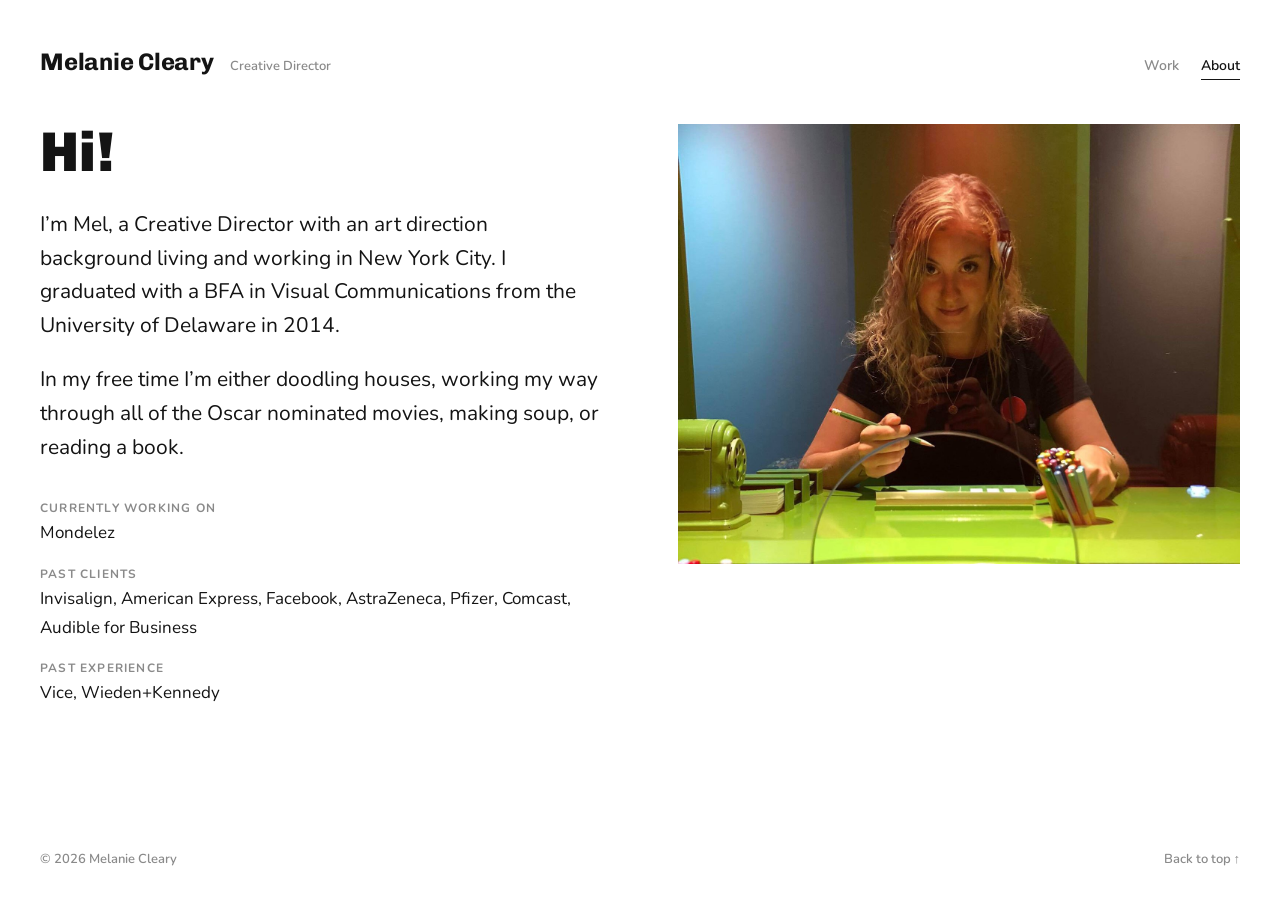
==== site/about/index.html @ 585d2a27 "Rebuild melaniecleary.com as a static site Static rebuild of the Squarespace portfolio: work grid, A" ====
<!doctype html>
<html lang="en">
<head>
<meta charset="utf-8">
<meta name="viewport" content="width=device-width, initial-scale=1">
<title>About — Melanie Cleary</title>
<meta name="description" content="Melanie Cleary is a Creative Director with an art direction background, based in New York City. This site is a collection of her work.">
<meta property="og:title" content="About — Melanie Cleary">
<meta property="og:description" content="Melanie Cleary is a Creative Director with an art direction background, based in New York City. This site is a collection of her work.">
<meta property="og:type" content="website">
<meta property="og:image" content="https://www.melaniecleary.com/assets/img/about-mel.jpg">
<link rel="icon" href="../assets/favicon.svg" type="image/svg+xml">
<link rel="preconnect" href="https://fonts.googleapis.com">
<link rel="preconnect" href="https://fonts.gstatic.com" crossorigin>
<link rel="stylesheet" href="https://fonts.googleapis.com/css2?family=Chivo:wght@400;700;900&family=Nunito:ital,wght@0,400;0,600;0,700;1,400&display=swap">
<link rel="stylesheet" href="../assets/css/style.css">
</head>
<body class="">
<a class="skip" href="#main">Skip to content</a>
<header class="site-header wrap">
  <a class="brand" href="../">
    <span class="brand-name">Melanie Cleary</span>
    <span class="brand-tag">Creative Director</span>
  </a>
  <nav class="site-nav" aria-label="Main">
    <a href="../">Work</a>
    <a href="../about/" aria-current="page">About</a>
  </nav>
</header>
<main id="main">
<section class="about wrap">
  <div class="about-text">
    <h1 class="visually-hidden">About</h1>
    <div class="prose lead"><p>Hi!</p><p>I’m Mel, a Creative Director with an art direction background living and working in New York City. I graduated with a BFA in Visual Communications from the University of Delaware in 2014.</p><p>In my free time I’m either doodling houses, working my way through all of the Oscar nominated movies, making soup, or reading a book.</p></div>
    <dl class="facts"><div><dt>Currently working on</dt><dd>Mondelez</dd></div><div><dt>Past clients</dt><dd>Invisalign, American Express, Facebook, AstraZeneca, Pfizer, Comcast, Audible for Business</dd></div><div><dt>Past experience</dt><dd>Vice, Wieden+Kennedy</dd></div></dl>
  </div>
  <figure class="about-photo"><img src="../assets/img/about-mel.jpg" alt="Melanie Cleary" loading="lazy" decoding="async"></figure>
</section>
</main>
<footer class="site-footer wrap">
  <span>© 2026 Melanie Cleary</span>
  <a href="#main" class="to-top">Back to top ↑</a>
</footer>
<script src="../assets/js/main.js" defer></script>
</body>
</html>
---- site/assets/css/style.css ----
:root {
  --bg: #ffffff;
  --fg: #141414;
  --muted: #8a8a8a;
  --line: #e7e7e7;
  --tile: #f2f2f2;
  --accent: #141414;
  --gutter: clamp(16px, 4vw, 40px);
  --gap: 6px;
  --max: 1280px;
  --head: "Chivo", "Helvetica Neue", Arial, sans-serif;
  --body: "Nunito", "Helvetica Neue", Arial, sans-serif;
}

@media (prefers-color-scheme: dark) {
  :root {
    --bg: #111111;
    --fg: #f1f1f1;
    --muted: #9a9a9a;
    --line: #2a2a2a;
    --tile: #1c1c1c;
    --accent: #f1f1f1;
  }
}

*, *::before, *::after { box-sizing: border-box; }

html { -webkit-text-size-adjust: 100%; scroll-behavior: smooth; }

body {
  margin: 0;
  background: var(--bg);
  color: var(--fg);
  font: 400 17px/1.7 var(--body);
  -webkit-font-smoothing: antialiased;
  min-height: 100vh;
  display: flex;
  flex-direction: column;
}

main { flex: 1; }

img, iframe { display: block; max-width: 100%; }

a { color: inherit; }

figure { margin: 0; }

.wrap {
  width: 100%;
  max-width: var(--max);
  margin-inline: auto;
  padding-inline: var(--gutter);
}

.visually-hidden {
  position: absolute !important;
  width: 1px; height: 1px;
  overflow: hidden; clip: rect(0 0 0 0); white-space: nowrap;
}

.skip {
  position: absolute; left: 8px; top: -100px;
  background: var(--fg); color: var(--bg);
  padding: 6px 12px; z-index: 10; text-decoration: none;
}
.skip:focus { top: 8px; }

:focus-visible { outline: 2px solid var(--accent); outline-offset: 3px; }

/* Header ---------------------------------------------------------------- */

.site-header {
  display: flex;
  align-items: baseline;
  justify-content: space-between;
  gap: 16px;
  padding-top: clamp(24px, 5vw, 48px);
  padding-bottom: clamp(24px, 4vw, 44px);
}

.brand {
  display: flex;
  align-items: baseline;
  flex-wrap: wrap;
  column-gap: 16px;
  text-decoration: none;
}

.brand-name {
  font: 700 clamp(20px, 2.4vw, 24px)/1.2 var(--head);
  letter-spacing: -0.01em;
}

.brand-tag {
  font: 600 13px/1.2 var(--body);
  color: var(--muted);
}

.site-nav { display: flex; gap: 22px; }

.site-nav a {
  font: 600 14px/1 var(--body);
  color: var(--muted);
  text-decoration: none;
  padding-block: 6px;
  border-bottom: 1px solid transparent;
  transition: color .2s;
}
.site-nav a:hover { color: var(--fg); }
.site-nav a[aria-current="page"] { color: var(--fg); border-bottom-color: currentColor; }

/* Work grid -------------------------------------------------------------- */

.work-grid {
  list-style: none;
  margin: 0 auto;
  display: grid;
  grid-template-columns: repeat(3, 1fr);
  gap: var(--gap);
}

.card {
  position: relative;
  display: block;
  aspect-ratio: 2 / 1;
  overflow: hidden;
  background: var(--tile);
  text-decoration: none;
}

.card img {
  width: 100%; height: 100%;
  object-fit: cover;
  transition: transform .6s cubic-bezier(.2, .7, .2, 1), filter .4s;
}

.card-title {
  position: absolute; inset: 0;
  display: flex; align-items: center; justify-content: center;
  padding: 16px;
  text-align: center;
  font: 700 clamp(16px, 1.6vw, 22px)/1.2 var(--head);
  color: #fff;
  background: rgba(0, 0, 0, .45);
  opacity: 0;
  transition: opacity .3s;
}

.card:hover img, .card:focus-visible img { transform: scale(1.04); }
.card:hover .card-title, .card:focus-visible .card-title { opacity: 1; }

@media (hover: none) {
  .card { aspect-ratio: auto; background: none; }
  .card img { aspect-ratio: 2 / 1; background: var(--tile); }
  .card-title {
    position: static; opacity: 1; background: none; color: var(--fg);
    justify-content: flex-start; padding: 8px 0 14px; font-size: 15px;
  }
}

@media (max-width: 900px) { .work-grid { grid-template-columns: repeat(2, 1fr); } }
@media (max-width: 560px) { .work-grid { grid-template-columns: 1fr; } }

/* Project pages ---------------------------------------------------------- */

.project-head { margin-bottom: clamp(24px, 4vw, 40px); }

.project-head h1 {
  margin: 0;
  font: 900 clamp(34px, 6vw, 64px)/1.02 var(--head);
  letter-spacing: -0.02em;
}

.kicker, .subtitle { margin: 0; color: var(--muted); }
.kicker { font: 700 13px/1.4 var(--body); letter-spacing: .08em; text-transform: uppercase; margin-bottom: 10px; }
.subtitle { font: 400 clamp(18px, 2.2vw, 24px)/1.3 var(--head); margin-top: 10px; }

.project-body {
  display: flex;
  flex-direction: column;
  gap: clamp(20px, 3vw, 32px);
}

.prose { max-width: 70ch; }
.prose p { margin: 0 0 1em; }
.prose p:last-child { margin-bottom: 0; }
.prose a { text-underline-offset: 3px; }

.project-body > .prose { margin-block: clamp(8px, 2vw, 20px); }

.media { background: var(--tile); }
.media.video { width: 100%; }
.media.video iframe { width: 100%; height: 100%; border: 0; }
.media.image { background: none; }
.media.image img { width: 100%; height: auto; }

/* Single tall videos shouldn't fill the whole column. */
.project-body > .media.is-tall { max-width: 460px; margin-inline: auto; }

.row {
  display: grid;
  grid-template-columns: repeat(var(--cols), minmax(0, 1fr));
  gap: clamp(12px, 2vw, 24px);
  align-items: start;
}
.row-center { align-items: center; }
.row > .prose { padding: clamp(0px, 2vw, 24px); }

@media (max-width: 720px) {
  .row { grid-template-columns: repeat(min(var(--cols), 2), minmax(0, 1fr)); }
  .row > .prose { grid-column: 1 / -1; padding: 0; }
}
@media (max-width: 460px) {
  .row:has(> .is-tall) { grid-template-columns: 1fr; }
  .row > .is-tall { max-width: 360px; margin-inline: auto; width: 100%; }
}

.meta-list {
  border-top: 1px solid var(--line);
  padding-top: 18px;
  max-width: 70ch;
}
.meta-list h2 {
  margin: 0 0 10px;
  font: 700 12px/1.4 var(--body);
  letter-spacing: .1em;
  text-transform: uppercase;
  color: var(--muted);
}
.meta-list dl { margin: 0; display: grid; gap: 8px; }
.meta-list dl > div { display: grid; grid-template-columns: minmax(120px, 13em) 1fr; gap: 16px; }
.meta-list dt { font-weight: 700; }
.meta-list dd { margin: 0; }
@media (max-width: 560px) {
  .meta-list dl > div { grid-template-columns: 1fr; gap: 0; }
}

.gallery {
  display: grid;
  grid-template-columns: repeat(3, minmax(0, 1fr));
  gap: var(--gap);
}
.gallery-item { display: block; aspect-ratio: 4 / 3; overflow: hidden; background: var(--tile); cursor: zoom-in; }
.gallery-item img { width: 100%; height: 100%; object-fit: cover; transition: transform .5s; }
.gallery-item:hover img { transform: scale(1.03); }
@media (max-width: 560px) { .gallery { grid-template-columns: repeat(2, minmax(0, 1fr)); } }

/* Prev / next ------------------------------------------------------------ */

.pager {
  display: grid;
  grid-template-columns: 1fr auto 1fr;
  align-items: center;
  gap: 16px;
  margin-top: clamp(56px, 8vw, 96px);
  padding-top: 28px;
  border-top: 1px solid var(--line);
}
.pager::before { content: none; }
.pager-link { text-decoration: none; display: flex; flex-direction: column; gap: 2px; }
.pager-link span { font: 600 12px/1.4 var(--body); color: var(--muted); letter-spacing: .08em; text-transform: uppercase; }
.pager-link strong { font: 700 clamp(16px, 2vw, 22px)/1.25 var(--head); }
.pager-link:hover strong { text-decoration: underline; text-underline-offset: 4px; }
.pager-link.next { text-align: right; align-items: flex-end; }
.pager-all { font: 600 14px/1 var(--body); color: var(--muted); text-decoration: none; }
.pager-all:hover { color: var(--fg); }
@media (max-width: 560px) {
  .pager { grid-template-columns: 1fr 1fr; }
  .pager-all { grid-column: 1 / -1; grid-row: 2; text-align: center; padding-top: 8px; }
}

/* About ------------------------------------------------------------------ */

.about {
  display: grid;
  grid-template-columns: minmax(0, 1fr) minmax(0, 1fr);
  gap: clamp(32px, 6vw, 80px);
  align-items: start;
}
.about .lead { font-size: clamp(18px, 1.8vw, 21px); line-height: 1.6; }
.about .lead p:first-child { font: 900 clamp(34px, 5vw, 56px)/1 var(--head); margin-bottom: .5em; letter-spacing: -0.02em; }
.facts { margin: 36px 0 0; display: grid; gap: 18px; }
.facts dt {
  font: 700 12px/1.4 var(--body);
  letter-spacing: .1em;
  text-transform: uppercase;
  color: var(--muted);
}
.facts dd { margin: 2px 0 0; }
.about-photo img { width: 100%; height: auto; background: var(--tile); }
@media (max-width: 820px) {
  .about { grid-template-columns: 1fr; }
  .about-photo { max-width: 520px; }
}

.notfound { padding-block: 40px; }
.notfound h1 { font: 900 clamp(34px, 6vw, 56px)/1.05 var(--head); margin: 0 0 12px; }

/* Footer ----------------------------------------------------------------- */

.site-footer {
  display: flex;
  justify-content: space-between;
  gap: 16px;
  padding-top: clamp(48px, 8vw, 88px);
  padding-bottom: 32px;
  font: 600 13px/1.4 var(--body);
  color: var(--muted);
}
.site-footer a { text-decoration: none; }
.site-footer a:hover { color: var(--fg); }

/* Lightbox --------------------------------------------------------------- */

.lightbox {
  border: 0;
  padding: 0;
  max-width: 100vw;
  max-height: 100vh;
  width: 100vw;
  height: 100vh;
  background: rgba(10, 10, 10, .94);
  color: #fff;
}
.lightbox::backdrop { background: transparent; }
.lightbox[open] { display: flex; align-items: center; justify-content: center; }
.lightbox img { max-width: calc(100vw - 32px); max-height: calc(100vh - 120px); width: auto; height: auto; }
.lightbox button {
  position: absolute;
  background: none; border: 0; color: #fff;
  font: 400 30px/1 var(--head);
  padding: 16px; cursor: pointer; opacity: .8;
}
.lightbox button:hover { opacity: 1; }
.lb-close { top: 8px; right: 8px; }
.lb-prev { left: 4px; top: 50%; transform: translateY(-50%); }
.lb-next { right: 4px; top: 50%; transform: translateY(-50%); }
.lb-count { position: absolute; bottom: 20px; left: 0; right: 0; text-align: center; font: 600 13px/1 var(--body); opacity: .7; }

@media (prefers-reduced-motion: reduce) {
  html { scroll-behavior: auto; }
  *, *::before, *::after { transition: none !important; }
}
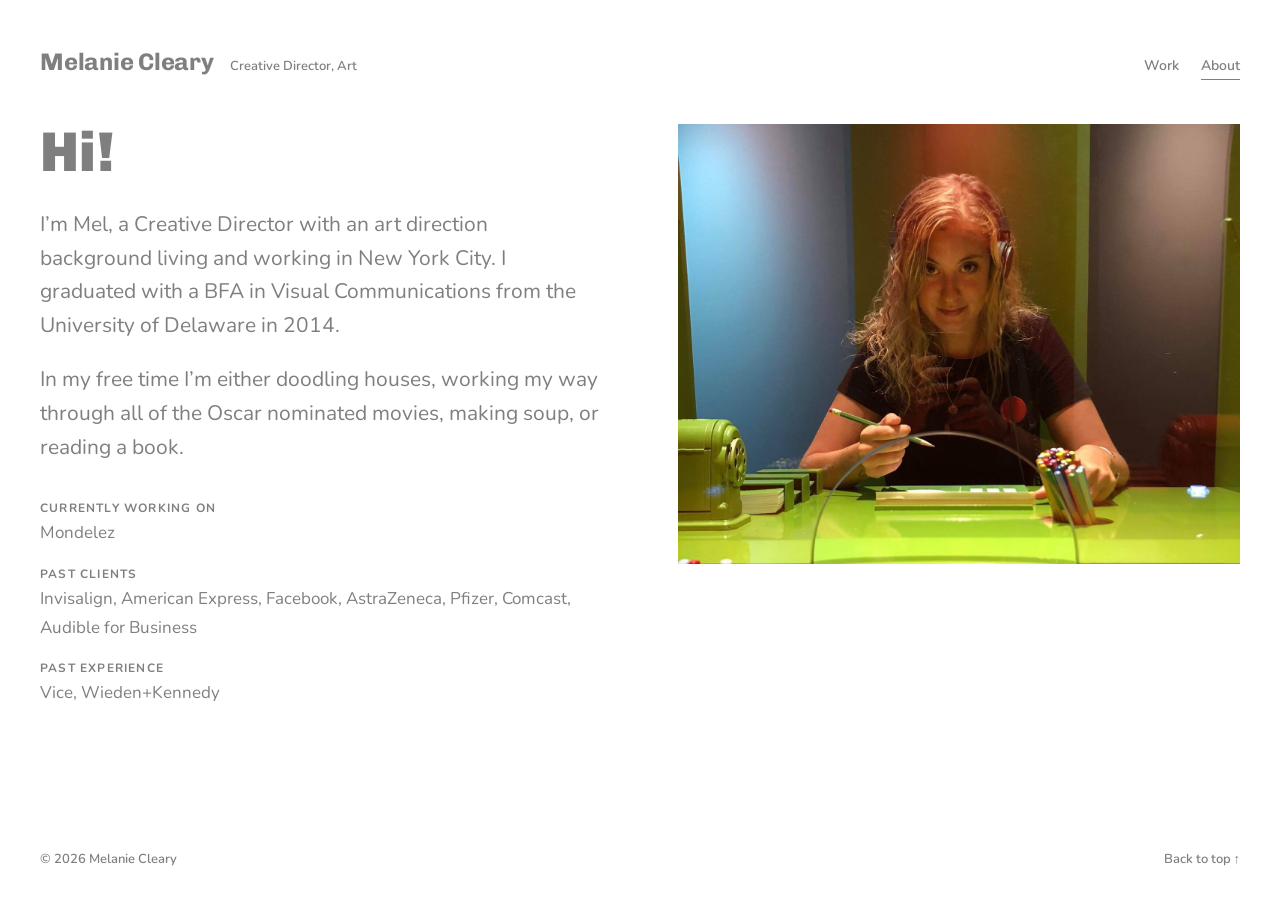
==== commit 6941edf0: "Gray text, larger home grid, full work grid under each project - Tagline reads "Creative Director, A" ====
--- a/site/about/index.html
+++ b/site/about/index.html
@@ -20,7 +20,7 @@
 <header class="site-header wrap">
   <a class="brand" href="../">
     <span class="brand-name">Melanie Cleary</span>
-    <span class="brand-tag">Creative Director</span>
+    <span class="brand-tag">Creative Director, Art</span>
   </a>
   <nav class="site-nav" aria-label="Main">
     <a href="../">Work</a>
--- a/site/assets/css/style.css
+++ b/site/assets/css/style.css
@@ -1,26 +1,18 @@
 :root {
+  color-scheme: light;
   --bg: #ffffff;
-  --fg: #141414;
-  --muted: #8a8a8a;
-  --line: #e7e7e7;
-  --tile: #f2f2f2;
-  --accent: #141414;
+  --fg: rgb(0 0 0 / .5);
+  --muted: rgb(0 0 0 / .5);
+  --hover: #000000;
+  --line: #ececec;
+  --tile: #f4f4f4;
+  --accent: #000000;
   --gutter: clamp(16px, 4vw, 40px);
-  --gap: 6px;
+  --gap: 8px;
   --max: 1280px;
+  --max-wide: 1760px;
   --head: "Chivo", "Helvetica Neue", Arial, sans-serif;
   --body: "Nunito", "Helvetica Neue", Arial, sans-serif;
-}
-
-@media (prefers-color-scheme: dark) {
-  :root {
-    --bg: #111111;
-    --fg: #f1f1f1;
-    --muted: #9a9a9a;
-    --line: #2a2a2a;
-    --tile: #1c1c1c;
-    --accent: #f1f1f1;
-  }
 }
 
 *, *::before, *::after { box-sizing: border-box; }
@@ -70,6 +62,8 @@
 
 /* Header ---------------------------------------------------------------- */
 
+.site-header, .site-footer { max-width: var(--max-wide); }
+
 .site-header {
   display: flex;
   align-items: baseline;
@@ -86,6 +80,7 @@
   column-gap: 16px;
   text-decoration: none;
 }
+.brand:hover .brand-name { color: var(--hover); }
 
 .brand-name {
   font: 700 clamp(20px, 2.4vw, 24px)/1.2 var(--head);
@@ -107,14 +102,22 @@
   border-bottom: 1px solid transparent;
   transition: color .2s;
 }
-.site-nav a:hover { color: var(--fg); }
-.site-nav a[aria-current="page"] { color: var(--fg); border-bottom-color: currentColor; }
+.site-nav a:hover { color: var(--hover); }
+.site-nav a[aria-current="page"] { border-bottom-color: currentColor; }
 
 /* Work grid -------------------------------------------------------------- */
+
+.grid-wrap {
+  width: 100%;
+  max-width: var(--max-wide);
+  margin-inline: auto;
+  padding-inline: var(--gutter);
+}
 
 .work-grid {
   list-style: none;
-  margin: 0 auto;
+  margin: 0;
+  padding: 0;
   display: grid;
   grid-template-columns: repeat(3, 1fr);
   gap: var(--gap);
@@ -123,7 +126,7 @@
 .card {
   position: relative;
   display: block;
-  aspect-ratio: 2 / 1;
+  aspect-ratio: 16 / 10;
   overflow: hidden;
   background: var(--tile);
   text-decoration: none;
@@ -152,12 +155,16 @@
 
 @media (hover: none) {
   .card { aspect-ratio: auto; background: none; }
-  .card img { aspect-ratio: 2 / 1; background: var(--tile); }
+  .card img { aspect-ratio: 16 / 10; background: var(--tile); }
   .card-title {
     position: static; opacity: 1; background: none; color: var(--fg);
+    font-family: var(--body); font-weight: 600;
     justify-content: flex-start; padding: 8px 0 14px; font-size: 15px;
   }
 }
+
+/* On a project page, the grid marks the project you're on. */
+.card[aria-current="page"] .card-title { opacity: 1; }
 
 @media (max-width: 900px) { .work-grid { grid-template-columns: repeat(2, 1fr); } }
 @media (max-width: 560px) { .work-grid { grid-template-columns: 1fr; } }
@@ -186,6 +193,7 @@
 .prose p { margin: 0 0 1em; }
 .prose p:last-child { margin-bottom: 0; }
 .prose a { text-underline-offset: 3px; }
+.prose a:hover { color: var(--hover); }
 
 .project-body > .prose { margin-block: clamp(8px, 2vw, 20px); }
 
@@ -246,28 +254,12 @@
 .gallery-item:hover img { transform: scale(1.03); }
 @media (max-width: 560px) { .gallery { grid-template-columns: repeat(2, minmax(0, 1fr)); } }
 
-/* Prev / next ------------------------------------------------------------ */
-
-.pager {
-  display: grid;
-  grid-template-columns: 1fr auto 1fr;
-  align-items: center;
-  gap: 16px;
+/* All work, under each project ------------------------------------------ */
+
+.more-work {
   margin-top: clamp(56px, 8vw, 96px);
-  padding-top: 28px;
+  padding-top: clamp(32px, 4vw, 48px);
   border-top: 1px solid var(--line);
-}
-.pager::before { content: none; }
-.pager-link { text-decoration: none; display: flex; flex-direction: column; gap: 2px; }
-.pager-link span { font: 600 12px/1.4 var(--body); color: var(--muted); letter-spacing: .08em; text-transform: uppercase; }
-.pager-link strong { font: 700 clamp(16px, 2vw, 22px)/1.25 var(--head); }
-.pager-link:hover strong { text-decoration: underline; text-underline-offset: 4px; }
-.pager-link.next { text-align: right; align-items: flex-end; }
-.pager-all { font: 600 14px/1 var(--body); color: var(--muted); text-decoration: none; }
-.pager-all:hover { color: var(--fg); }
-@media (max-width: 560px) {
-  .pager { grid-template-columns: 1fr 1fr; }
-  .pager-all { grid-column: 1 / -1; grid-row: 2; text-align: center; padding-top: 8px; }
 }
 
 /* About ------------------------------------------------------------------ */
@@ -309,7 +301,7 @@
   color: var(--muted);
 }
 .site-footer a { text-decoration: none; }
-.site-footer a:hover { color: var(--fg); }
+.site-footer a:hover { color: var(--hover); }
 
 /* Lightbox --------------------------------------------------------------- */
 
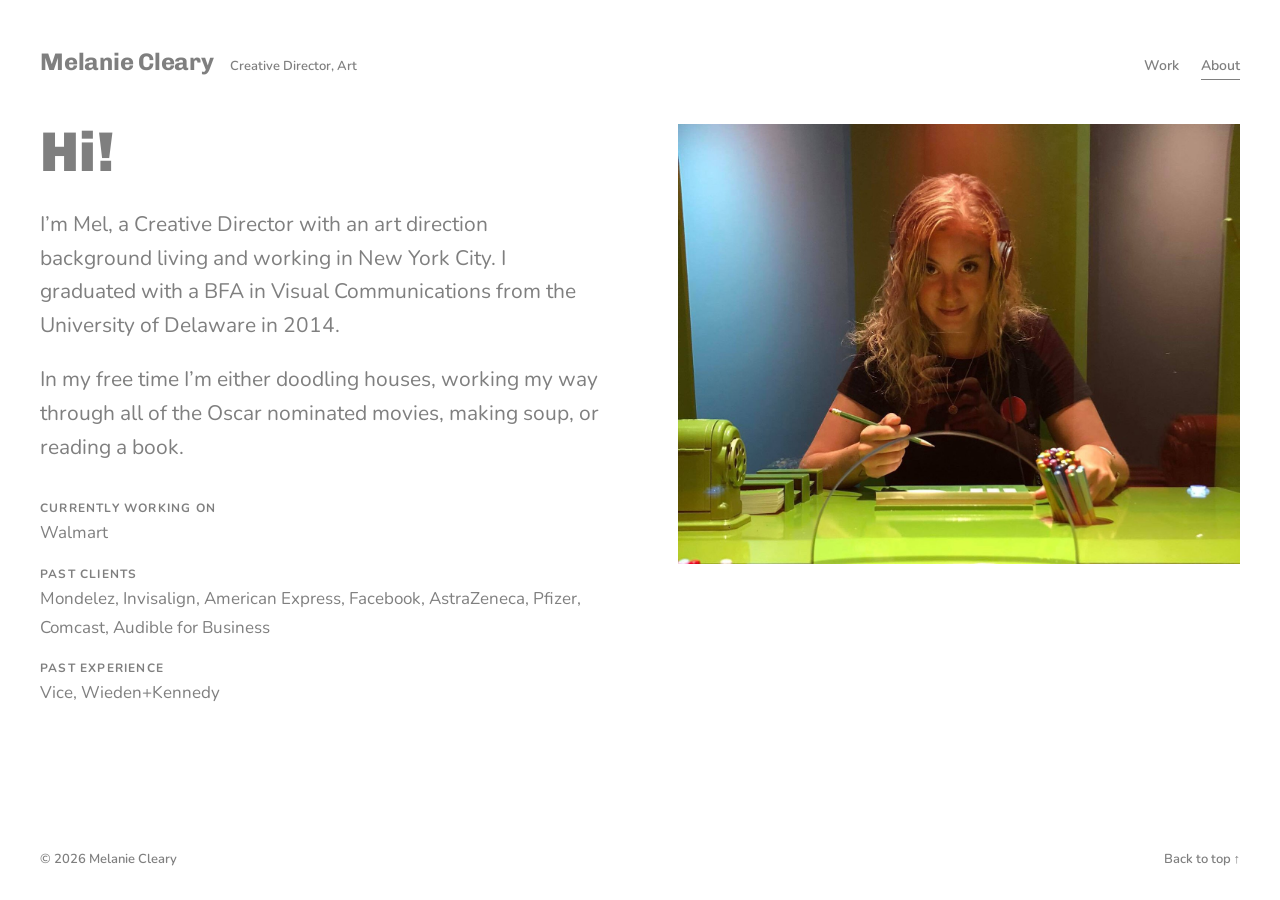
==== commit 9f593f65: "About: currently Walmart, Mondelez to past clients; no orphaned words Ties the last two words of eac" ====
--- a/site/about/index.html
+++ b/site/about/index.html
@@ -8,7 +8,9 @@
 <meta property="og:title" content="About — Melanie Cleary">
 <meta property="og:description" content="Melanie Cleary is a Creative Director with an art direction background, based in New York City. This site is a collection of her work.">
 <meta property="og:type" content="website">
-<meta property="og:image" content="https://www.melaniecleary.com/assets/img/about-mel.jpg">
+<link rel="canonical" href="https://melaniecleary.com/about/">
+<meta property="og:url" content="https://melaniecleary.com/about/">
+<meta property="og:image" content="https://melaniecleary.com/assets/img/about-mel.jpg">
 <link rel="icon" href="../assets/favicon.svg" type="image/svg+xml">
 <link rel="preconnect" href="https://fonts.googleapis.com">
 <link rel="preconnect" href="https://fonts.gstatic.com" crossorigin>
@@ -31,8 +33,8 @@
 <section class="about wrap">
   <div class="about-text">
     <h1 class="visually-hidden">About</h1>
-    <div class="prose lead"><p>Hi!</p><p>I’m Mel, a Creative Director with an art direction background living and working in New York City. I graduated with a BFA in Visual Communications from the University of Delaware in 2014.</p><p>In my free time I’m either doodling houses, working my way through all of the Oscar nominated movies, making soup, or reading a book.</p></div>
-    <dl class="facts"><div><dt>Currently working on</dt><dd>Mondelez</dd></div><div><dt>Past clients</dt><dd>Invisalign, American Express, Facebook, AstraZeneca, Pfizer, Comcast, Audible for Business</dd></div><div><dt>Past experience</dt><dd>Vice, Wieden+Kennedy</dd></div></dl>
+    <div class="prose lead"><p>Hi!</p><p>I’m Mel, a Creative Director with an art direction background living and working in New York City. I graduated with a BFA in Visual Communications from the University of Delaware in&nbsp;2014.</p><p>In my free time I’m either doodling houses, working my way through all of the Oscar nominated movies, making soup, or reading a&nbsp;book.</p></div>
+    <dl class="facts"><div><dt>Currently working on</dt><dd>Walmart</dd></div><div><dt>Past clients</dt><dd>Mondelez, Invisalign, American Express, Facebook, AstraZeneca, Pfizer, Comcast, Audible for&nbsp;Business</dd></div><div><dt>Past experience</dt><dd>Vice,&nbsp;Wieden+Kennedy</dd></div></dl>
   </div>
   <figure class="about-photo"><img src="../assets/img/about-mel.jpg" alt="Melanie Cleary" loading="lazy" decoding="async"></figure>
 </section>
--- a/site/assets/css/style.css
+++ b/site/assets/css/style.css
@@ -11,6 +11,7 @@
   --gap: 8px;
   --max: 1280px;
   --max-wide: 1760px;
+  --column: 960px;
   --head: "Chivo", "Helvetica Neue", Arial, sans-serif;
   --body: "Nunito", "Helvetica Neue", Arial, sans-serif;
 }
@@ -63,6 +64,10 @@
 /* Header ---------------------------------------------------------------- */
 
 .site-header, .site-footer { max-width: var(--max-wide); }
+
+/* Project pages: one centered column. Titles, text and full-width videos all
+   share its edges; a row of two vertical videos fills it exactly. */
+.project { max-width: calc(var(--column) + 2 * var(--gutter)); }
 
 .site-header {
   display: flex;
@@ -191,11 +196,14 @@
 
 .prose { max-width: 70ch; }
 .prose p { margin: 0 0 1em; }
+/* Avoid single words stranded on the last line. */
+p, dd, li { text-wrap: pretty; }
+h1, h2 { text-wrap: balance; }
 .prose p:last-child { margin-bottom: 0; }
 .prose a { text-underline-offset: 3px; }
 .prose a:hover { color: var(--hover); }
 
-.project-body > .prose { margin-block: clamp(8px, 2vw, 20px); }
+.project-body > .prose { margin-block: clamp(8px, 2vw, 20px); max-width: none; }
 
 .media { background: var(--tile); }
 .media.video { width: 100%; }
@@ -227,7 +235,6 @@
 .meta-list {
   border-top: 1px solid var(--line);
   padding-top: 18px;
-  max-width: 70ch;
 }
 .meta-list h2 {
   margin: 0 0 10px;
@@ -258,8 +265,35 @@
 
 .more-work {
   margin-top: clamp(56px, 8vw, 96px);
-  padding-top: clamp(32px, 4vw, 48px);
+  padding-top: clamp(24px, 3vw, 36px);
   border-top: 1px solid var(--line);
+}
+
+/* A footer strip: all nine in one row of small tiles, greyed out until hovered. */
+.more-work .work-grid { grid-template-columns: repeat(9, minmax(0, 1fr)); gap: 4px; }
+
+.more-work .card img {
+  filter: grayscale(1);
+  opacity: .45;
+  transition: filter .3s, opacity .3s, transform .6s cubic-bezier(.2, .7, .2, 1);
+}
+.more-work .card:hover img,
+.more-work .card:focus-visible img { filter: none; opacity: 1; }
+
+/* Title sits on a bottom fade so the colour still shows through on hover. */
+.more-work .card-title {
+  font-size: 12px;
+  padding: 6px;
+  align-items: flex-end;
+  background: linear-gradient(transparent 35%, rgba(0, 0, 0, .65));
+}
+
+@media (max-width: 900px) {
+  .more-work .work-grid { grid-template-columns: repeat(3, minmax(0, 1fr)); max-width: 480px; }
+}
+
+@media (hover: none) {
+  .more-work .card-title { font-size: 11px; padding: 4px 0 8px; line-height: 1.25; background: none; text-align: left; }
 }
 
 /* About ------------------------------------------------------------------ */
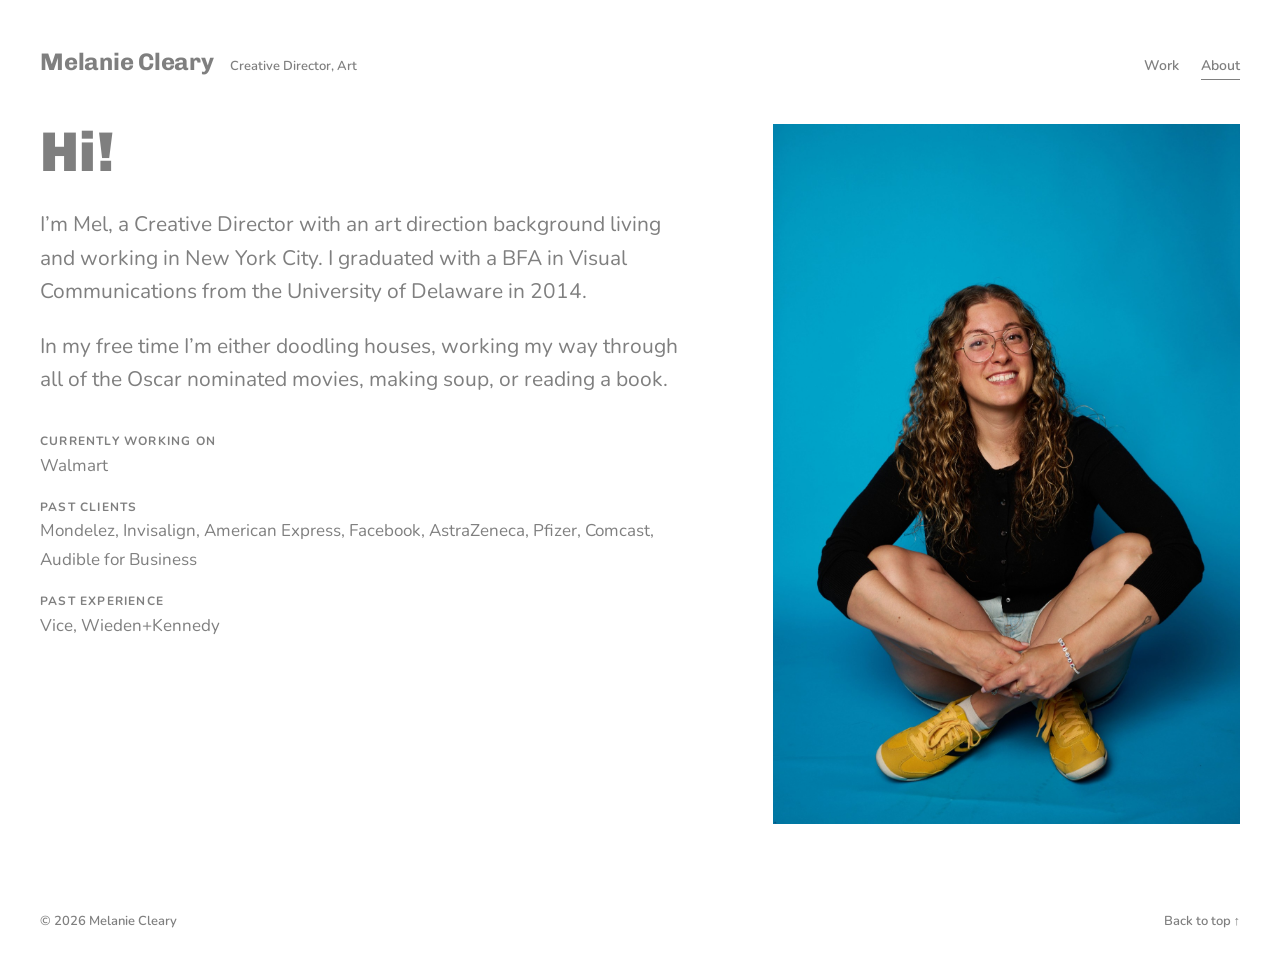
==== commit 3f7e75e8: "About: new portrait, sized to fit the window and aligned with the header Co-Authored-By: Claude Opus" ====
--- a/site/about/index.html
+++ b/site/about/index.html
@@ -10,7 +10,7 @@
 <meta property="og:type" content="website">
 <link rel="canonical" href="https://melaniecleary.com/about/">
 <meta property="og:url" content="https://melaniecleary.com/about/">
-<meta property="og:image" content="https://melaniecleary.com/assets/img/about-mel.jpg">
+<meta property="og:image" content="https://melaniecleary.com/assets/img/about-melanie.jpg">
 <link rel="icon" href="../assets/favicon.svg" type="image/svg+xml">
 <link rel="preconnect" href="https://fonts.googleapis.com">
 <link rel="preconnect" href="https://fonts.gstatic.com" crossorigin>
@@ -36,7 +36,7 @@
     <div class="prose lead"><p>Hi!</p><p>I’m Mel, a Creative Director with an art direction background living and working in New York City. I graduated with a BFA in Visual Communications from the University of Delaware in&nbsp;2014.</p><p>In my free time I’m either doodling houses, working my way through all of the Oscar nominated movies, making soup, or reading a&nbsp;book.</p></div>
     <dl class="facts"><div><dt>Currently working on</dt><dd>Walmart</dd></div><div><dt>Past clients</dt><dd>Mondelez, Invisalign, American Express, Facebook, AstraZeneca, Pfizer, Comcast, Audible for&nbsp;Business</dd></div><div><dt>Past experience</dt><dd>Vice,&nbsp;Wieden+Kennedy</dd></div></dl>
   </div>
-  <figure class="about-photo"><img src="../assets/img/about-mel.jpg" alt="Melanie Cleary" loading="lazy" decoding="async"></figure>
+  <figure class="about-photo"><img src="../assets/img/about-melanie.jpg" alt="Melanie Cleary" loading="lazy" decoding="async"></figure>
 </section>
 </main>
 <footer class="site-footer wrap">
--- a/site/assets/css/style.css
+++ b/site/assets/css/style.css
@@ -299,8 +299,9 @@
 /* About ------------------------------------------------------------------ */
 
 .about {
+  max-width: var(--max-wide);
   display: grid;
-  grid-template-columns: minmax(0, 1fr) minmax(0, 1fr);
+  grid-template-columns: minmax(0, 1fr) auto;
   gap: clamp(32px, 6vw, 80px);
   align-items: start;
 }
@@ -314,10 +315,19 @@
   color: var(--muted);
 }
 .facts dd { margin: 2px 0 0; }
-.about-photo img { width: 100%; height: auto; background: var(--tile); }
+.about-text { max-width: 640px; }
+/* The portrait is sized by the window height so it always fits on screen. */
+.about-photo img {
+  width: auto;
+  height: clamp(420px, calc(100vh - 200px), 900px);
+  max-width: 100%;
+  object-fit: cover;
+  background: var(--tile);
+}
 @media (max-width: 820px) {
   .about { grid-template-columns: 1fr; }
   .about-photo { max-width: 520px; }
+  .about-photo img { width: 100%; height: auto; }
 }
 
 .notfound { padding-block: 40px; }
